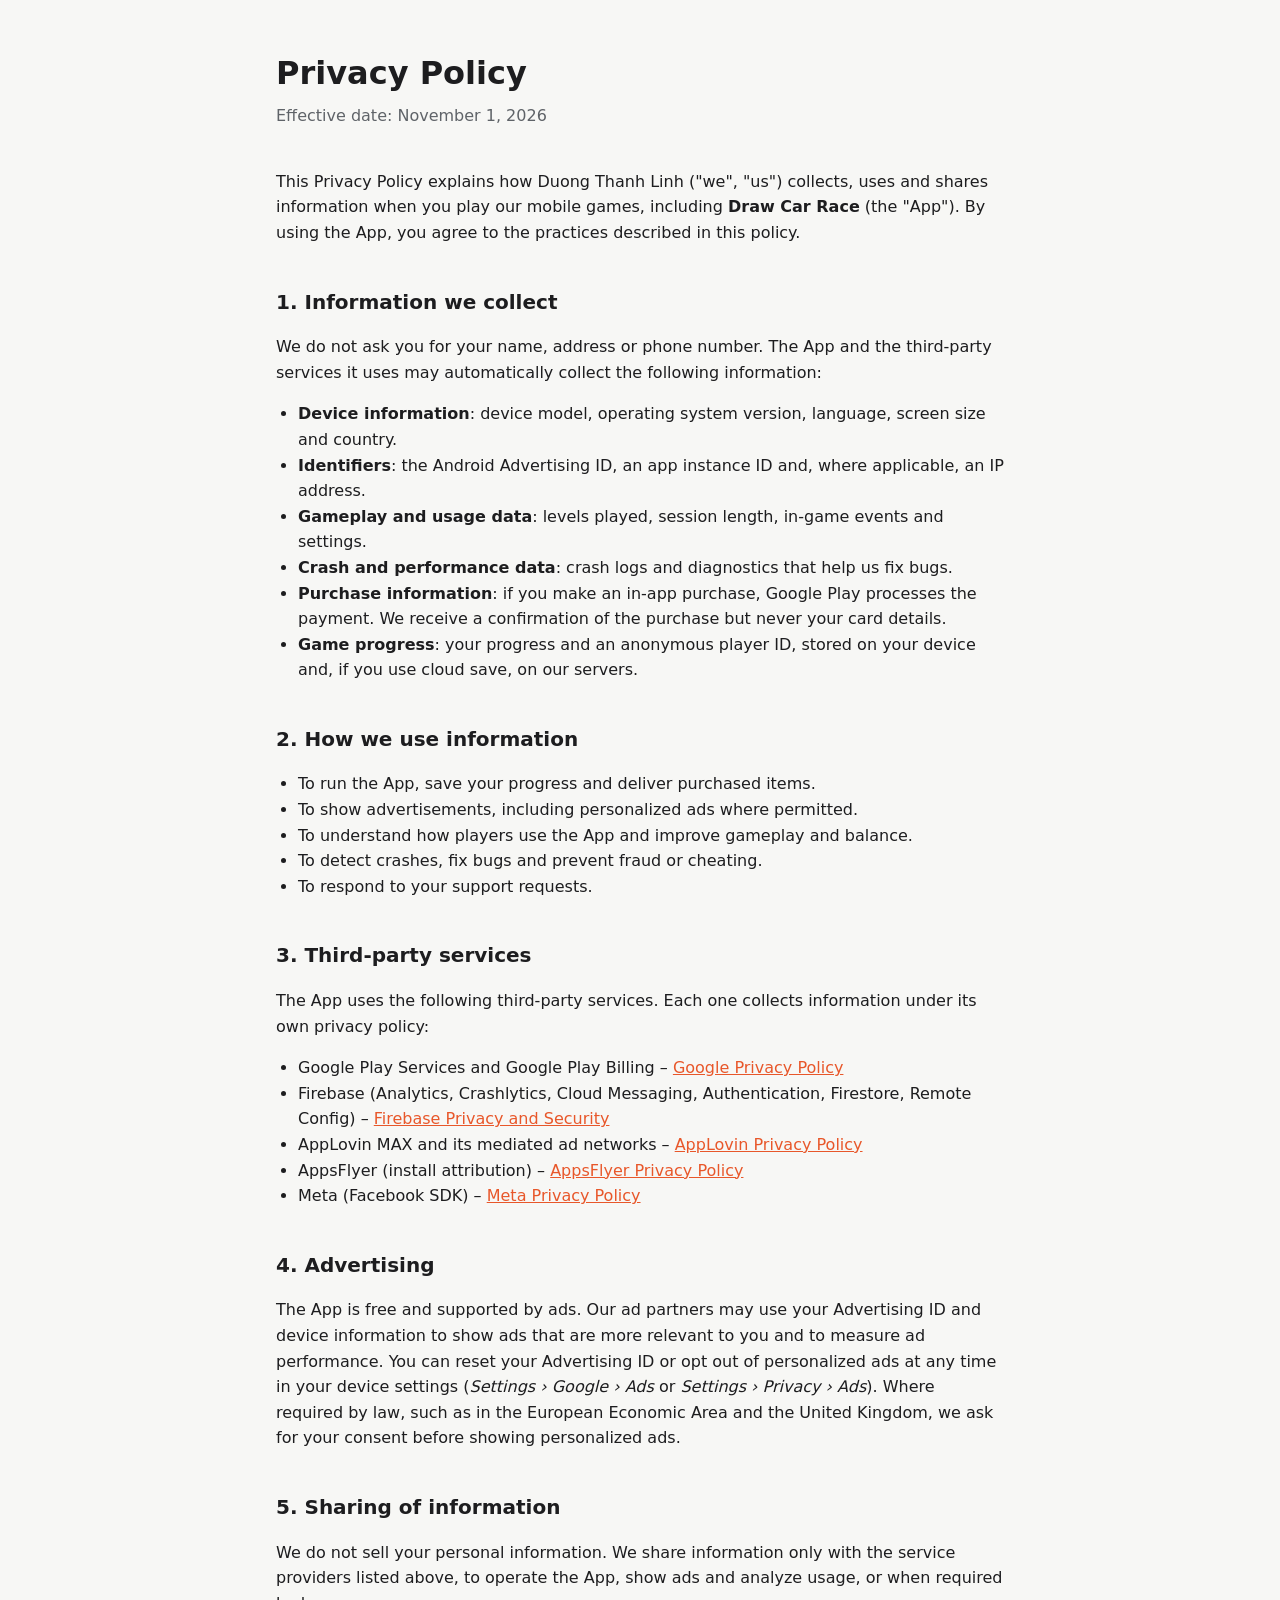
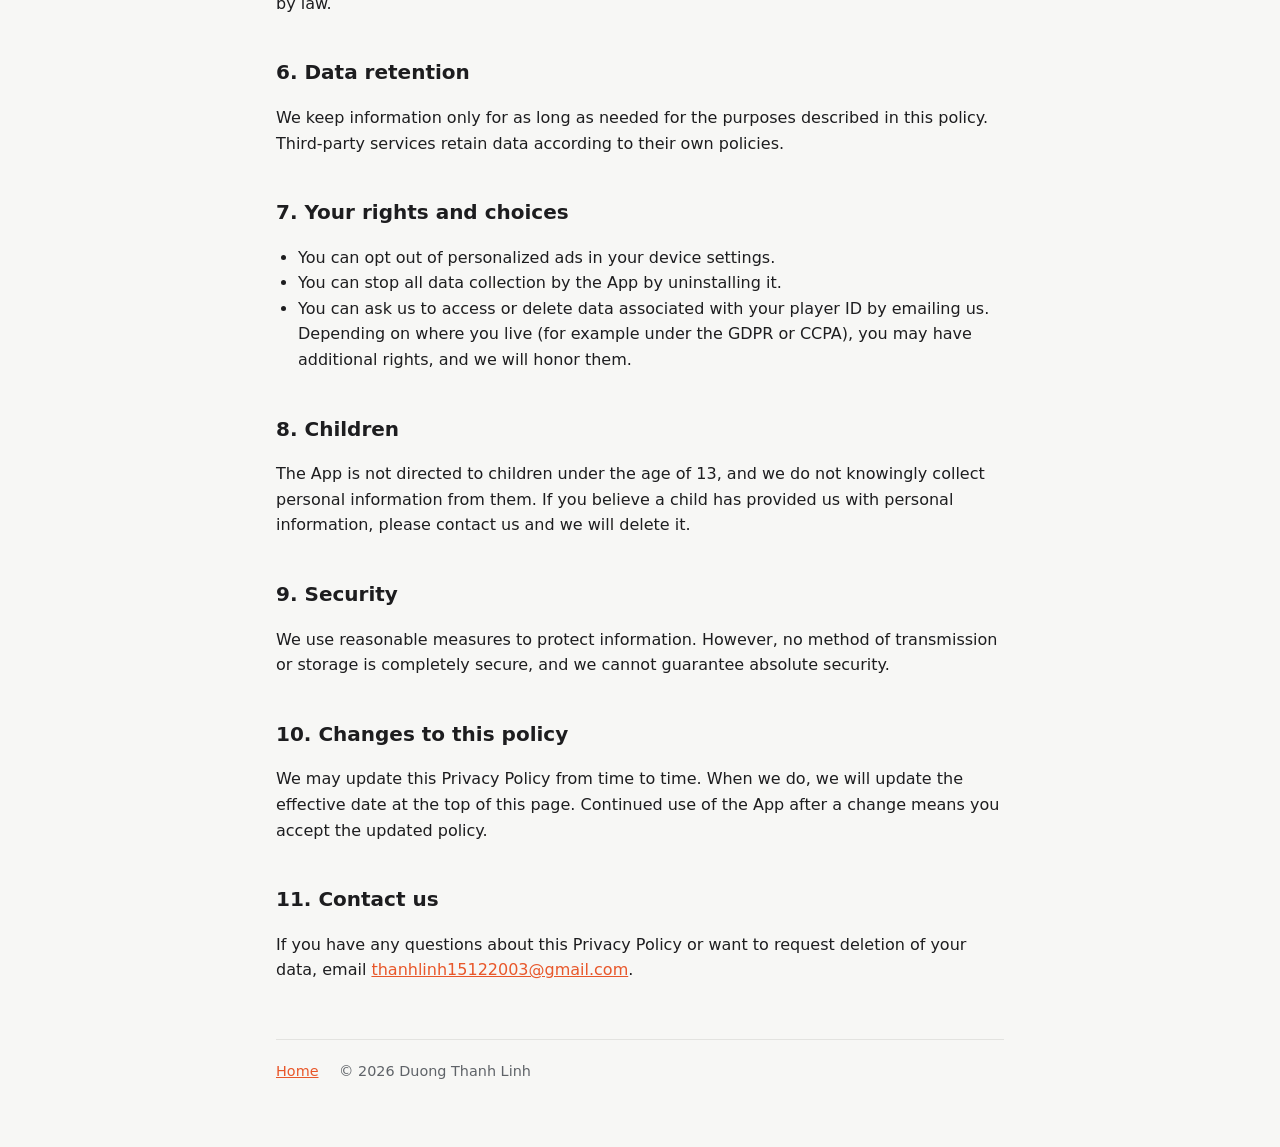
==== privacy-policy.html @ 4cace31a "Add files via upload" ====
<!doctype html>
<html lang="en">
<head>
  <meta charset="utf-8">
  <meta name="viewport" content="width=device-width, initial-scale=1">
  <title>Privacy Policy – Duong Thanh Linh</title>
  <meta name="description" content="Privacy Policy for games published by Duong Thanh Linh.">
  <link rel="stylesheet" href="style.css">
</head>
<body>
  <div class="wrap">
    <header>
      <h1>Privacy Policy</h1>
      <p>Effective date: November 1, 2026</p>
    </header>

    <p>This Privacy Policy explains how Duong Thanh Linh ("we", "us") collects, uses and shares information when you play
      our mobile games, including <strong>Draw Car Race</strong> (the "App"). By using the App, you agree to the practices
      described in this policy.</p>

    <h2>1. Information we collect</h2>
    <p>We do not ask you for your name, address or phone number. The App and the third-party services it uses may
      automatically collect the following information:</p>
    <ul>
      <li><strong>Device information</strong>: device model, operating system version, language, screen size and country.</li>
      <li><strong>Identifiers</strong>: the Android Advertising ID, an app instance ID and, where applicable, an IP address.</li>
      <li><strong>Gameplay and usage data</strong>: levels played, session length, in-game events and settings.</li>
      <li><strong>Crash and performance data</strong>: crash logs and diagnostics that help us fix bugs.</li>
      <li><strong>Purchase information</strong>: if you make an in-app purchase, Google Play processes the payment. We
        receive a confirmation of the purchase but never your card details.</li>
      <li><strong>Game progress</strong>: your progress and an anonymous player ID, stored on your device and, if you use
        cloud save, on our servers.</li>
    </ul>

    <h2>2. How we use information</h2>
    <ul>
      <li>To run the App, save your progress and deliver purchased items.</li>
      <li>To show advertisements, including personalized ads where permitted.</li>
      <li>To understand how players use the App and improve gameplay and balance.</li>
      <li>To detect crashes, fix bugs and prevent fraud or cheating.</li>
      <li>To respond to your support requests.</li>
    </ul>

    <h2>3. Third-party services</h2>
    <p>The App uses the following third-party services. Each one collects information under its own privacy policy:</p>
    <ul>
      <li>Google Play Services and Google Play Billing –
        <a href="https://policies.google.com/privacy">Google Privacy Policy</a></li>
      <li>Firebase (Analytics, Crashlytics, Cloud Messaging, Authentication, Firestore, Remote Config) –
        <a href="https://firebase.google.com/support/privacy">Firebase Privacy and Security</a></li>
      <li>AppLovin MAX and its mediated ad networks –
        <a href="https://www.applovin.com/privacy/">AppLovin Privacy Policy</a></li>
      <li>AppsFlyer (install attribution) –
        <a href="https://www.appsflyer.com/legal/privacy-policy/">AppsFlyer Privacy Policy</a></li>
      <li>Meta (Facebook SDK) –
        <a href="https://www.facebook.com/privacy/policy/">Meta Privacy Policy</a></li>
    </ul>

    <h2>4. Advertising</h2>
    <p>The App is free and supported by ads. Our ad partners may use your Advertising ID and device information to show
      ads that are more relevant to you and to measure ad performance. You can reset your Advertising ID or opt out of
      personalized ads at any time in your device settings (<em>Settings › Google › Ads</em> or
      <em>Settings › Privacy › Ads</em>). Where required by law, such as in the European Economic Area and the United
      Kingdom, we ask for your consent before showing personalized ads.</p>

    <h2>5. Sharing of information</h2>
    <p>We do not sell your personal information. We share information only with the service providers listed above, to
      operate the App, show ads and analyze usage, or when required by law.</p>

    <h2>6. Data retention</h2>
    <p>We keep information only for as long as needed for the purposes described in this policy. Third-party services
      retain data according to their own policies.</p>

    <h2>7. Your rights and choices</h2>
    <ul>
      <li>You can opt out of personalized ads in your device settings.</li>
      <li>You can stop all data collection by the App by uninstalling it.</li>
      <li>You can ask us to access or delete data associated with your player ID by emailing us. Depending on where you
        live (for example under the GDPR or CCPA), you may have additional rights, and we will honor them.</li>
    </ul>

    <h2>8. Children</h2>
    <p>The App is not directed to children under the age of 13, and we do not knowingly collect personal information
      from them. If you believe a child has provided us with personal information, please contact us and we will delete
      it.</p>

    <h2>9. Security</h2>
    <p>We use reasonable measures to protect information. However, no method of transmission or storage is completely
      secure, and we cannot guarantee absolute security.</p>

    <h2>10. Changes to this policy</h2>
    <p>We may update this Privacy Policy from time to time. When we do, we will update the effective date at the top of
      this page. Continued use of the App after a change means you accept the updated policy.</p>

    <h2>11. Contact us</h2>
    <p>If you have any questions about this Privacy Policy or want to request deletion of your data, email
      <a href="mailto:thanhlinh15122003@gmail.com">thanhlinh15122003@gmail.com</a>.</p>

    <footer>
      <a href="index.html">Home</a>
      <span>© 2026 Duong Thanh Linh</span>
    </footer>
  </div>
</body>
</html>
---- style.css ----
:root {
  --bg: #f7f7f5;
  --surface: #ffffff;
  --text: #1d1d1f;
  --muted: #5f6368;
  --accent: #e8572a;
  --border: #e3e3e0;
}

@media (prefers-color-scheme: dark) {
  :root {
    --bg: #141416;
    --surface: #1e1e21;
    --text: #ececec;
    --muted: #a3a3a8;
    --accent: #ff7a4d;
    --border: #2e2e33;
  }
}

* { box-sizing: border-box; }

body {
  margin: 0;
  background: var(--bg);
  color: var(--text);
  font-family: system-ui, -apple-system, "Segoe UI", Roboto, sans-serif;
  line-height: 1.6;
}

.wrap {
  max-width: 760px;
  margin: 0 auto;
  padding: 48px 16px 64px;
}

header { margin-bottom: 40px; }
header h1 { margin: 0 0 4px; font-size: 2rem; }
header p { margin: 0; color: var(--muted); }

h2 { margin-top: 40px; font-size: 1.25rem; }
h3 { margin-top: 28px; font-size: 1.05rem; }

a { color: var(--accent); }

.card {
  background: var(--surface);
  border: 1px solid var(--border);
  border-radius: 14px;
  padding: 20px 24px;
  margin-top: 16px;
}
.card h3 { margin: 0 0 6px; }
.card p { margin: 0; color: var(--muted); }

.muted { color: var(--muted); }

footer {
  margin-top: 56px;
  padding-top: 20px;
  border-top: 1px solid var(--border);
  color: var(--muted);
  font-size: 0.9rem;
}
footer a { margin-right: 16px; }

ul { padding-left: 22px; }
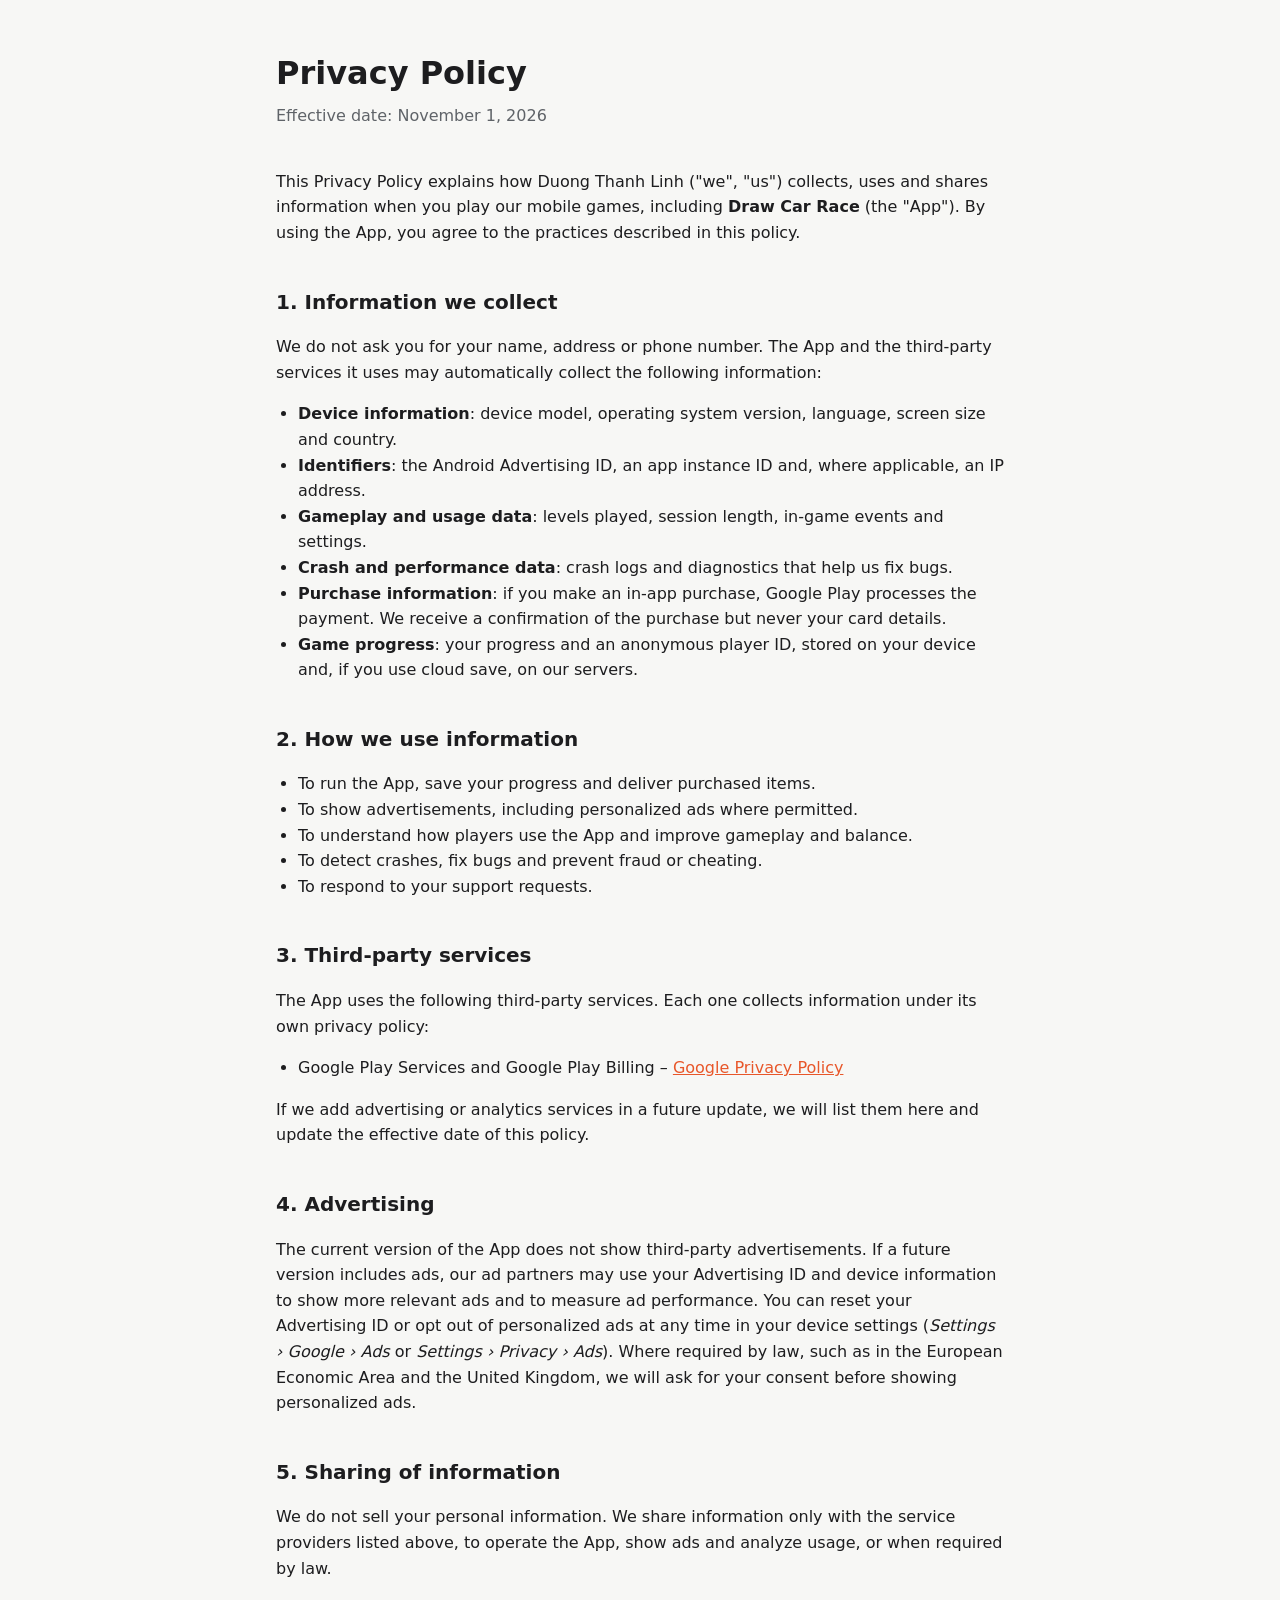
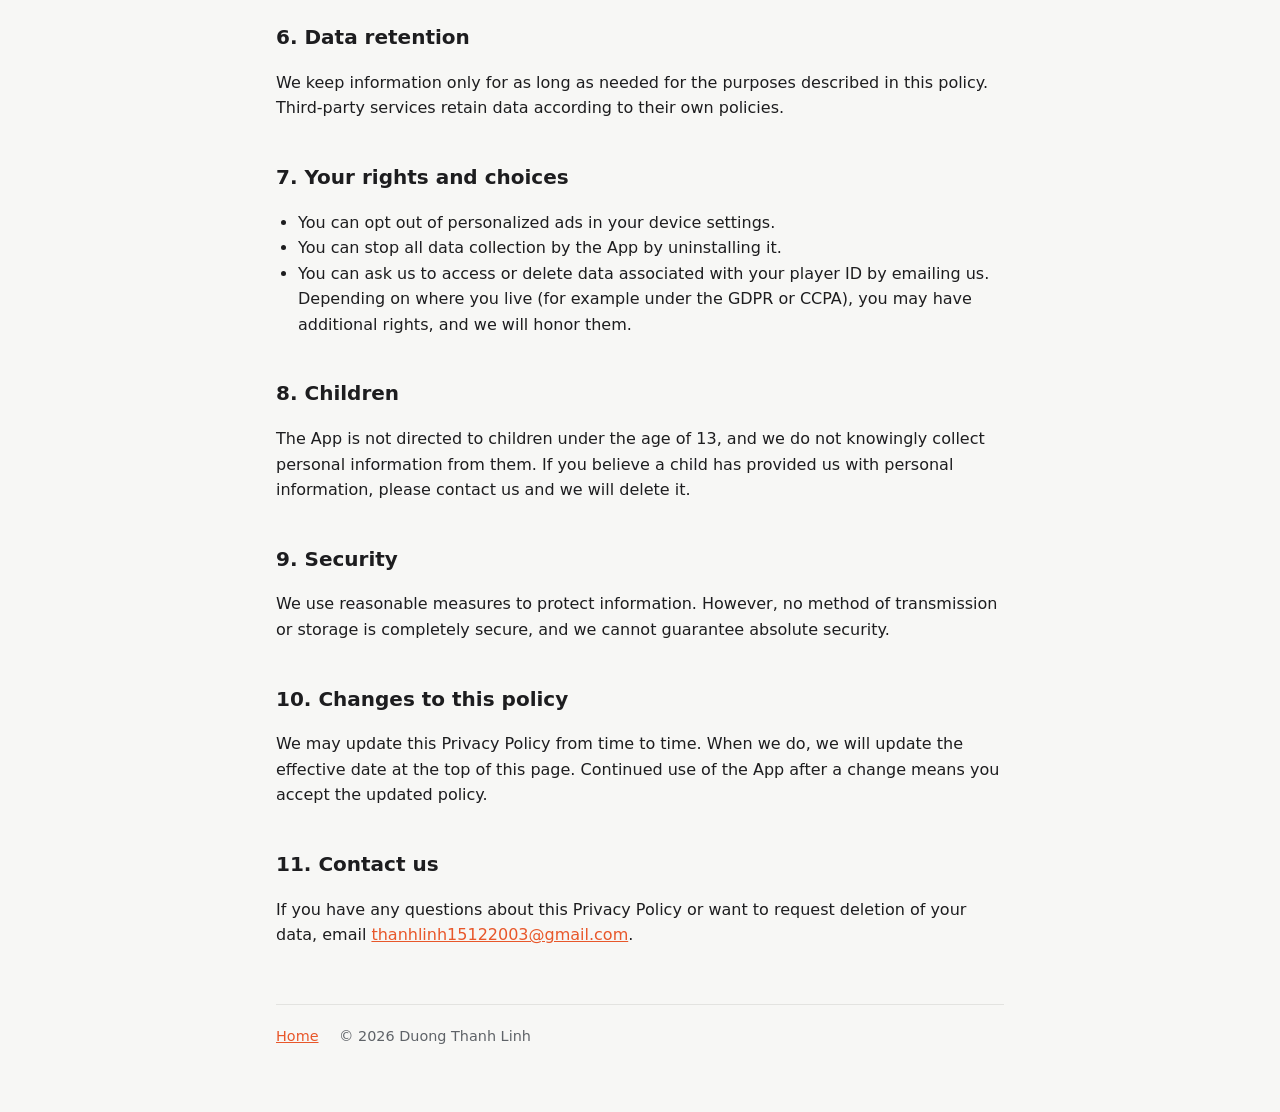
==== commit d66b955c: "Add files via upload" ====
--- a/privacy-policy.html
+++ b/privacy-policy.html
@@ -46,22 +46,16 @@
     <ul>
       <li>Google Play Services and Google Play Billing –
         <a href="https://policies.google.com/privacy">Google Privacy Policy</a></li>
-      <li>Firebase (Analytics, Crashlytics, Cloud Messaging, Authentication, Firestore, Remote Config) –
-        <a href="https://firebase.google.com/support/privacy">Firebase Privacy and Security</a></li>
-      <li>AppLovin MAX and its mediated ad networks –
-        <a href="https://www.applovin.com/privacy/">AppLovin Privacy Policy</a></li>
-      <li>AppsFlyer (install attribution) –
-        <a href="https://www.appsflyer.com/legal/privacy-policy/">AppsFlyer Privacy Policy</a></li>
-      <li>Meta (Facebook SDK) –
-        <a href="https://www.facebook.com/privacy/policy/">Meta Privacy Policy</a></li>
     </ul>
+    <p>If we add advertising or analytics services in a future update, we will list them here and update the
+      effective date of this policy.</p>
 
     <h2>4. Advertising</h2>
-    <p>The App is free and supported by ads. Our ad partners may use your Advertising ID and device information to show
-      ads that are more relevant to you and to measure ad performance. You can reset your Advertising ID or opt out of
-      personalized ads at any time in your device settings (<em>Settings › Google › Ads</em> or
-      <em>Settings › Privacy › Ads</em>). Where required by law, such as in the European Economic Area and the United
-      Kingdom, we ask for your consent before showing personalized ads.</p>
+    <p>The current version of the App does not show third-party advertisements. If a future version includes ads, our
+      ad partners may use your Advertising ID and device information to show more relevant ads and to measure ad
+      performance. You can reset your Advertising ID or opt out of personalized ads at any time in your device settings
+      (<em>Settings › Google › Ads</em> or <em>Settings › Privacy › Ads</em>). Where required by law, such as in the
+      European Economic Area and the United Kingdom, we will ask for your consent before showing personalized ads.</p>
 
     <h2>5. Sharing of information</h2>
     <p>We do not sell your personal information. We share information only with the service providers listed above, to
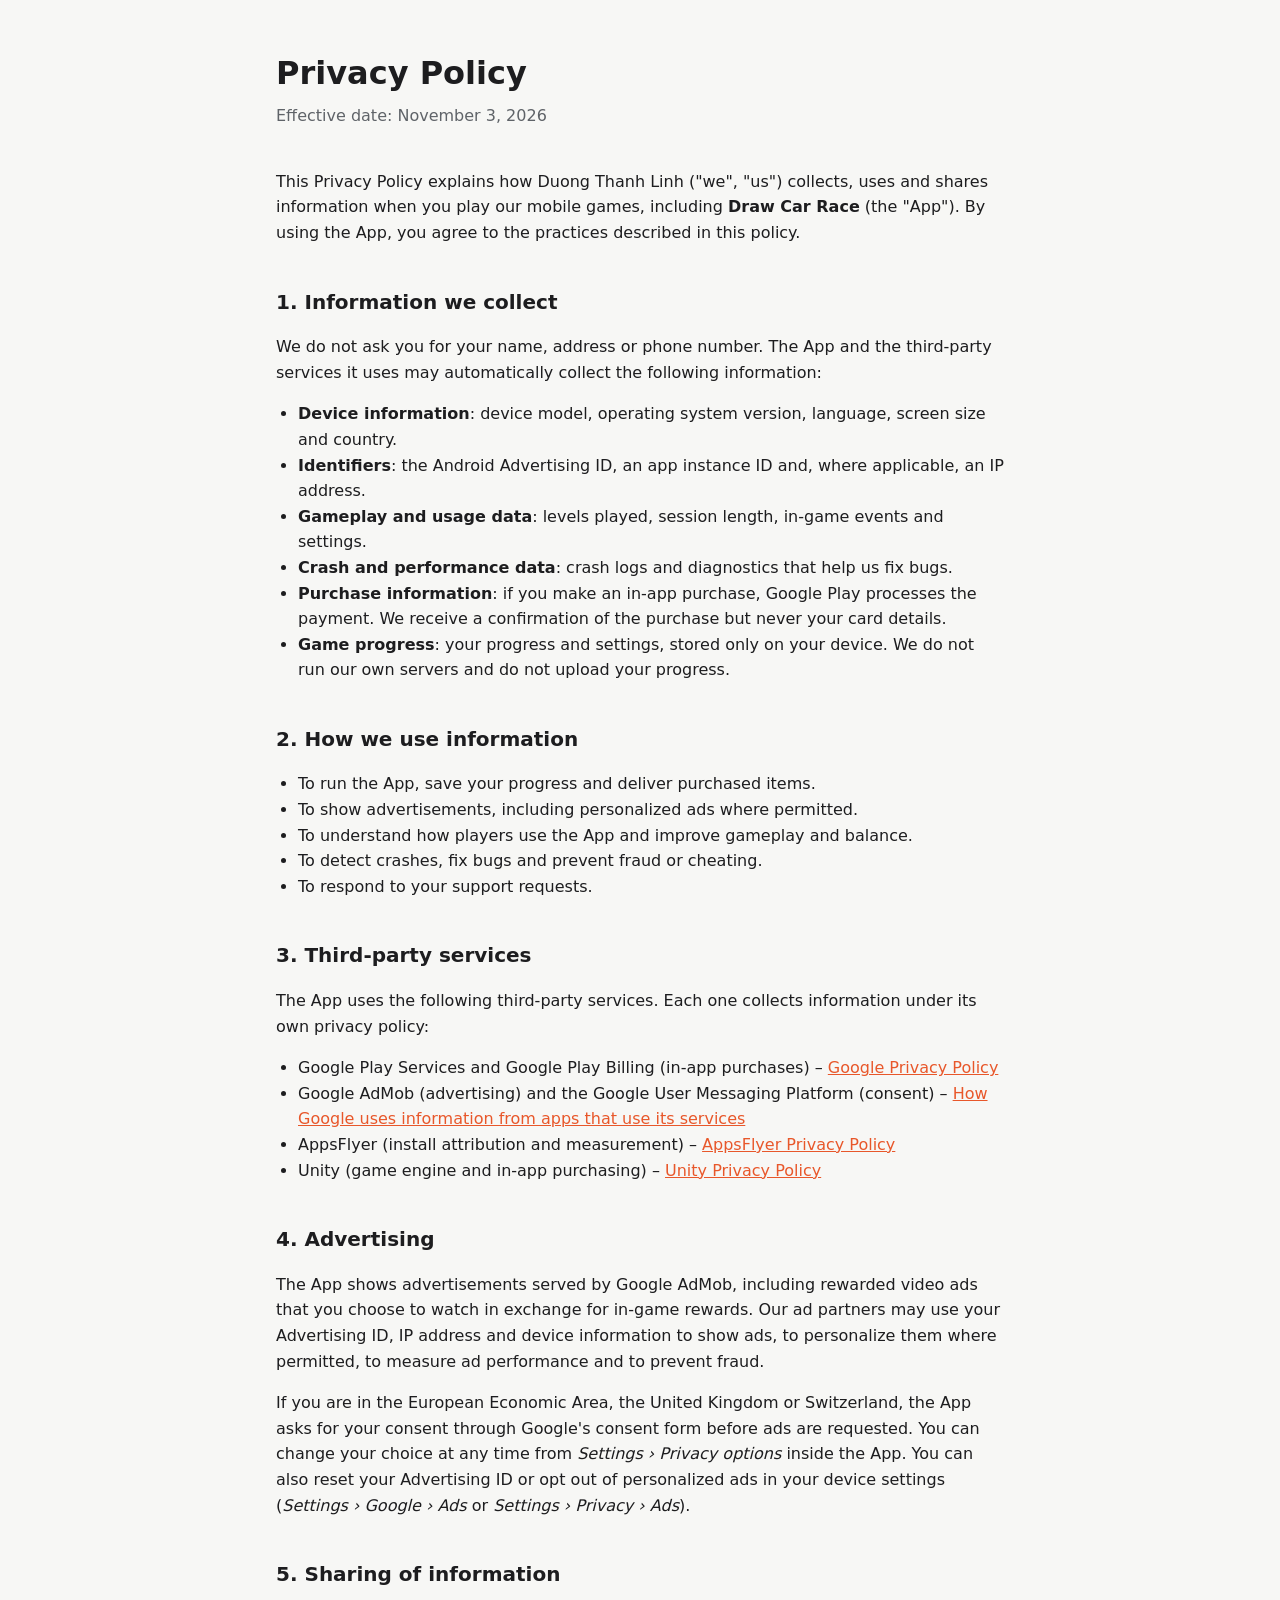
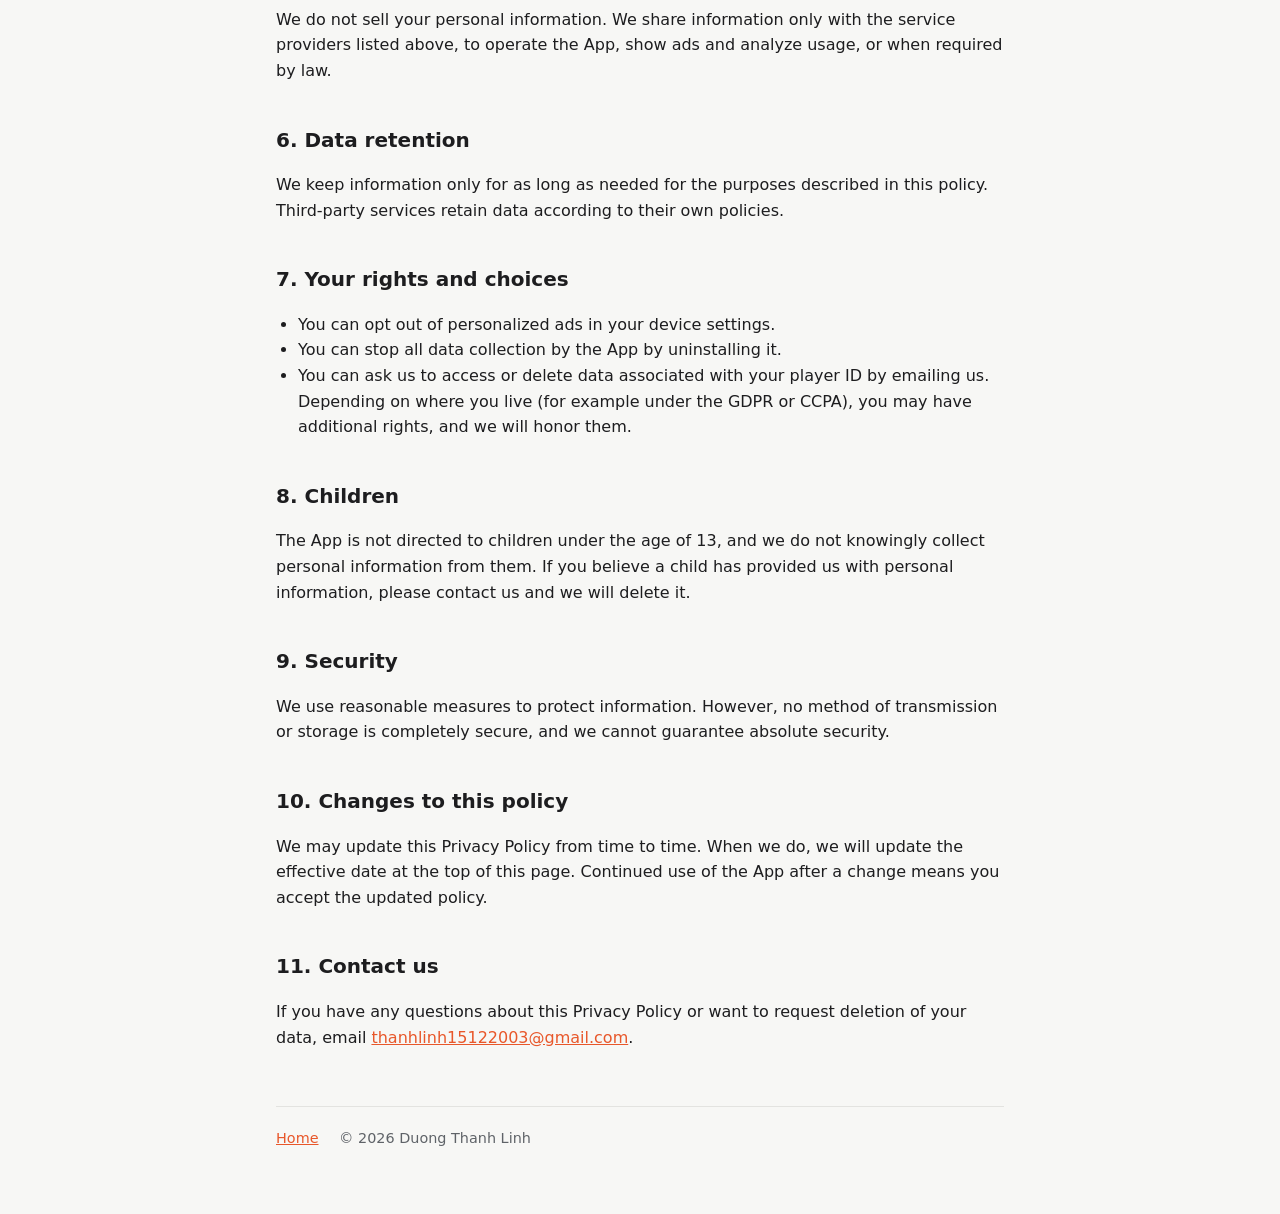
==== commit 44f9e29c: "Update privacy policy: AdMob ads, UMP consent, third-party SDK list Co-Authored-By: Claude Opus 5.5 " ====
--- a/privacy-policy.html
+++ b/privacy-policy.html
@@ -11,7 +11,7 @@
   <div class="wrap">
     <header>
       <h1>Privacy Policy</h1>
-      <p>Effective date: November 1, 2026</p>
+      <p>Effective date: November 3, 2026</p>
     </header>
 
     <p>This Privacy Policy explains how Duong Thanh Linh ("we", "us") collects, uses and shares information when you play
@@ -28,8 +28,8 @@
       <li><strong>Crash and performance data</strong>: crash logs and diagnostics that help us fix bugs.</li>
       <li><strong>Purchase information</strong>: if you make an in-app purchase, Google Play processes the payment. We
         receive a confirmation of the purchase but never your card details.</li>
-      <li><strong>Game progress</strong>: your progress and an anonymous player ID, stored on your device and, if you use
-        cloud save, on our servers.</li>
+      <li><strong>Game progress</strong>: your progress and settings, stored only on your device. We do not run our own
+        servers and do not upload your progress.</li>
     </ul>
 
     <h2>2. How we use information</h2>
@@ -44,18 +44,24 @@
     <h2>3. Third-party services</h2>
     <p>The App uses the following third-party services. Each one collects information under its own privacy policy:</p>
     <ul>
-      <li>Google Play Services and Google Play Billing –
+      <li>Google Play Services and Google Play Billing (in-app purchases) –
         <a href="https://policies.google.com/privacy">Google Privacy Policy</a></li>
+      <li>Google AdMob (advertising) and the Google User Messaging Platform (consent) –
+        <a href="https://policies.google.com/technologies/partner-sites">How Google uses information from apps that use its services</a></li>
+      <li>AppsFlyer (install attribution and measurement) –
+        <a href="https://www.appsflyer.com/legal/privacy-policy/">AppsFlyer Privacy Policy</a></li>
+      <li>Unity (game engine and in-app purchasing) –
+        <a href="https://unity.com/legal/privacy-policy">Unity Privacy Policy</a></li>
     </ul>
-    <p>If we add advertising or analytics services in a future update, we will list them here and update the
-      effective date of this policy.</p>
 
     <h2>4. Advertising</h2>
-    <p>The current version of the App does not show third-party advertisements. If a future version includes ads, our
-      ad partners may use your Advertising ID and device information to show more relevant ads and to measure ad
-      performance. You can reset your Advertising ID or opt out of personalized ads at any time in your device settings
-      (<em>Settings › Google › Ads</em> or <em>Settings › Privacy › Ads</em>). Where required by law, such as in the
-      European Economic Area and the United Kingdom, we will ask for your consent before showing personalized ads.</p>
+    <p>The App shows advertisements served by Google AdMob, including rewarded video ads that you choose to watch in
+      exchange for in-game rewards. Our ad partners may use your Advertising ID, IP address and device information to
+      show ads, to personalize them where permitted, to measure ad performance and to prevent fraud.</p>
+    <p>If you are in the European Economic Area, the United Kingdom or Switzerland, the App asks for your consent through
+      Google's consent form before ads are requested. You can change your choice at any time from
+      <em>Settings › Privacy options</em> inside the App. You can also reset your Advertising ID or opt out of
+      personalized ads in your device settings (<em>Settings › Google › Ads</em> or <em>Settings › Privacy › Ads</em>).</p>
 
     <h2>5. Sharing of information</h2>
     <p>We do not sell your personal information. We share information only with the service providers listed above, to
